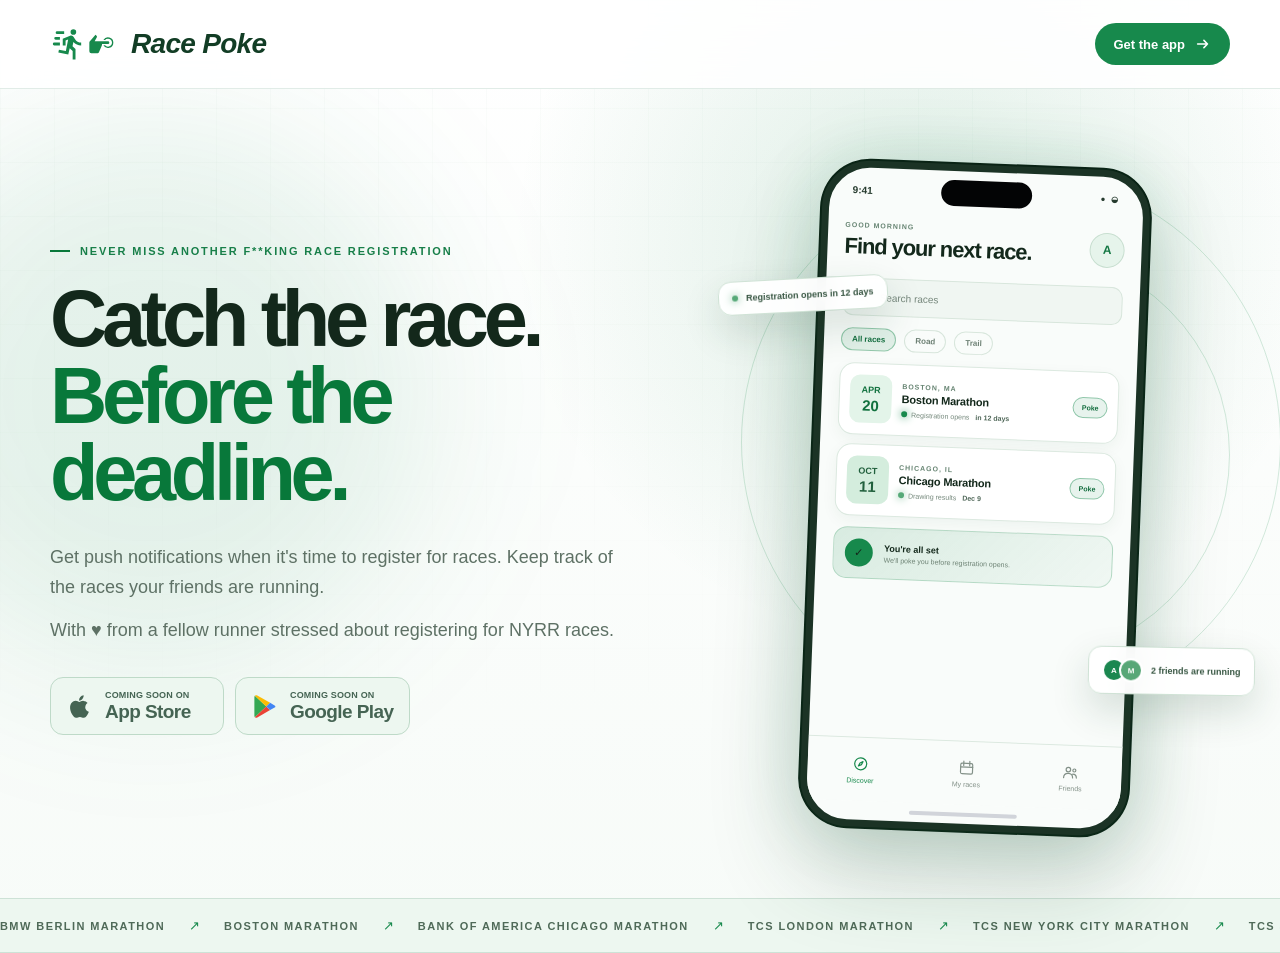
==== index.html @ a5b29163 "feat: build Race Poke landing page" ====
<!doctype html>
<html lang="en">
  <head>
    <meta charset="utf-8">
    <meta name="viewport" content="width=device-width, initial-scale=1">
    <meta name="theme-color" content="#ffffff">
    <title>Race Poke — Never miss a race deadline</title>
    <meta name="description" content="Get push notifications when it's time to register for races and keep track of the races your friends are running. With ♥ from a fellow runner stressed about registering for NYRR races.">
    <link rel="canonical" href="https://www.racepoke.com/">
    <link rel="icon" href="/assets/icon.png">
    <link rel="apple-touch-icon" href="/assets/icon.png">
    <meta property="og:title" content="Race Poke — Never miss a race deadline">
    <meta property="og:description" content="Get push notifications when it's time to register for races and keep track of the races your friends are running.">
    <meta property="og:url" content="https://www.racepoke.com/">
    <meta property="og:type" content="website">
    <meta property="og:image" content="https://www.racepoke.com/assets/race-poke-og.png">
    <meta name="twitter:card" content="summary_large_image">
    <link rel="stylesheet" href="/styles.css">
    <script src="/site.js" defer></script>
  </head>
  <body>
    <header class="site-header">
      <div class="shell header-inner">
        <a class="brand" href="/" aria-label="Race Poke home">
          <span class="brand-icons" aria-hidden="true">
            <svg viewBox="0 0 24 24"><path d="M16.5 5.5a2 2 0 1 0 0-4 2 2 0 0 0 0 4Zm-3.6 13.9 1-4.4 2.1 2v6h2v-7.5l-2.1-2 .6-3c1.39 1.59 3.39 2.5 5.5 2.5v-2c-1.76.03-3.4-.89-4.3-2.4l-1-1.6A2.1 2.1 0 0 0 15 6c-.3 0-.5.1-.8.1L9 8.3V13h2V9.6l1.8-.7-1.6 8.1-4.9-1-.4 2 7 1.4ZM4 9a1 1 0 1 1 0-2h3v2H4Zm1-4a1 1 0 1 1 0-2h5v2H5Zm-2 8a1 1 0 1 1 0-2h4v2H3Z"/></svg>
            <svg class="brand-tap" viewBox="0 0 24 24"><path d="M10 9a1 1 0 0 1 2 0v4.47l1.21.13 4.94 2.19c.53.24.85.77.85 1.35v4.36A1.54 1.54 0 0 1 17.5 23H11c-.38 0-.74-.15-1-.43l-4.9-4.2.74-.77c.19-.21.46-.32.74-.32h.22L10 19V9Zm1-4a4 4 0 0 1 2 7.46v-1.22A3 3 0 1 0 9 11.24v1.22A4 4 0 0 1 11 5Z"/></svg>
          </span>
          <span>Race Poke</span>
        </a>
        <a class="header-cta" href="#download">
          Get the app
          <svg aria-hidden="true" viewBox="0 0 20 20"><path d="M4 10h11M11 6l4 4-4 4"/></svg>
        </a>
      </div>
    </header>

    <main>
      <section class="hero">
        <div class="hero-grid" aria-hidden="true"></div>
        <div class="hero-glow" aria-hidden="true"></div>
        <div class="shell hero-inner">
          <div class="hero-copy">
            <p class="eyebrow"><span></span>Never miss another f**king race registration</p>
            <h1>Catch the race.<br><em>Before the deadline.</em></h1>
            <p class="hero-lede">
              Get push notifications when it's time to register for races.
              Keep track of the races your friends are running.
              <span class="runner-note">With ♥ from a fellow runner stressed about registering for NYRR races.</span>
            </p>
            <div class="store-buttons" id="download">
              <span class="store-button store-button-disabled" aria-label="App Store coming soon">
                <svg aria-hidden="true" viewBox="0 0 24 24"><path fill="currentColor" d="M17.1 12.6c0-2.4 2-3.6 2.1-3.7a4.6 4.6 0 0 0-3.6-1.9c-1.5-.2-3 .9-3.7.9-.8 0-2-1-3.2-1-1.7 0-3.3 1-4.2 2.5-1.8 3.1-.5 7.7 1.3 10.2.9 1.2 1.9 2.6 3.2 2.5 1.3-.1 1.8-.8 3.4-.8 1.5 0 2 .8 3.4.8s2.3-1.2 3.1-2.5c1-1.4 1.4-2.8 1.4-2.9-.1 0-3.2-1.2-3.2-4.1ZM14.6 5.4A4.4 4.4 0 0 0 15.7 2a4.7 4.7 0 0 0-3 1.6 4.1 4.1 0 0 0-1.1 3.2 3.9 3.9 0 0 0 3-1.4Z"/></svg>
                <span><small>Coming soon on</small><strong>App Store</strong></span>
              </span>
              <span class="store-button store-button-disabled" aria-label="Google Play coming soon">
                <svg aria-hidden="true" viewBox="0 0 24 24">
                  <path fill="#34A853" d="m3.4 2.4 10.2 9.5-10.2 9.7c-.3-.4-.4-.9-.4-1.5V3.9c0-.6.1-1.1.4-1.5Z"/>
                  <path fill="#FBBC04" d="m17 8.7-3.4 3.2L3.4 2.4c.5-.6 1.3-.6 2.2-.1L17 8.7Z"/>
                  <path fill="#EA4335" d="M17 15.2 5.6 21.7c-.9.5-1.7.4-2.2-.1l10.2-9.7 3.4 3.3Z"/>
                  <path fill="#4285F4" d="M21 11c.9.5.9 1.4 0 1.9l-4 2.3-3.4-3.3L17 8.7l4 2.3Z"/>
                </svg>
                <span><small>Coming soon on</small><strong>Google Play</strong></span>
              </span>
            </div>
          </div>

          <div class="phone-stage" aria-label="Preview of the Race Poke app">
            <div class="orbit orbit-one"></div><div class="orbit orbit-two"></div>
            <div class="floating-note note-deadline"><span class="note-dot coral"></span>Registration opens in 12 days</div>
            <div class="floating-note note-friend"><span class="avatar-stack" aria-hidden="true"><i>A</i><i>M</i></span>2 friends are running</div>
            <div class="phone">
              <div class="phone-top"><span>9:41</span><span class="phone-island"></span><span class="phone-status">● ◒</span></div>
              <div class="phone-screen">
                <div class="app-heading"><div><p>GOOD MORNING</p><h2>Find your next race.</h2></div><span class="app-avatar">A</span></div>
                <div class="app-search"><svg aria-hidden="true" viewBox="0 0 24 24"><circle cx="11" cy="11" r="6"/><path d="m16 16 4 4"/></svg>Search races</div>
                <div class="app-filter-row"><span class="active">All races</span><span>Road</span><span>Trail</span></div>
                <div class="race-list">
                  <article class="race-card">
                    <div class="race-date blue"><strong>APR</strong><span>20</span></div>
                    <div class="race-copy"><p>BOSTON, MA</p><h3>Boston Marathon</h3><div><span class="status-dot blue"></span>Registration opens<strong>in 12 days</strong></div></div>
                    <button type="button" tabindex="-1" aria-hidden="true">Poke</button>
                  </article>
                  <article class="race-card">
                    <div class="race-date coral"><strong>OCT</strong><span>11</span></div>
                    <div class="race-copy"><p>CHICAGO, IL</p><h3>Chicago Marathon</h3><div><span class="status-dot coral"></span>Drawing results<strong>Dec 9</strong></div></div>
                    <button type="button" tabindex="-1" aria-hidden="true">Poke</button>
                  </article>
                </div>
                <div class="app-callout"><span>✓</span><div><strong>You're all set</strong><p>We'll poke you before registration opens.</p></div></div>
              </div>
              <div class="phone-nav">
                <span class="selected"><svg aria-hidden="true" viewBox="0 0 24 24"><circle cx="12" cy="12" r="8"/><path d="m15 9-2 4-4 2 2-4 4-2Z"/></svg>Discover</span>
                <span><svg aria-hidden="true" viewBox="0 0 24 24"><rect x="4" y="6" width="16" height="14" rx="2"/><path d="M8 3v6M16 3v6M4 11h16"/></svg>My races</span>
                <span><svg aria-hidden="true" viewBox="0 0 24 24"><circle cx="9" cy="9" r="3"/><circle cx="17" cy="10" r="2"/><path d="M3 20c0-4 2-6 6-6s6 2 6 6M15 15c3 0 5 1.7 5 5"/></svg>Friends</span>
              </div>
              <div class="home-indicator"></div>
            </div>
          </div>
        </div>
        <div class="race-ticker" aria-label="Races available in Race Poke"><div class="race-ticker-track"></div></div>
      </section>
    </main>
  </body>
</html>
---- styles.css ----
:root {
  --ink: #13281b;
  --muted: #66786c;
  --dim: #87968d;
  --night: #f7fbf8;
  --panel: #ffffff;
  --line: rgba(11, 103, 56, 0.14);
  --blue: #17894c;
  --blue-bright: #08783a;
  --coral: #56a978;
  --sans: -apple-system, BlinkMacSystemFont, "Segoe UI", Roboto, Helvetica,
    Arial, sans-serif;
}

* {
  box-sizing: border-box;
}

html {
  scroll-behavior: smooth;
  scroll-padding-top: 5rem;
}

body {
  margin: 0;
  background: var(--night);
  color: var(--ink);
  font-family: var(--sans);
  -webkit-font-smoothing: antialiased;
}

a {
  color: inherit;
  text-decoration: none;
}

button {
  font: inherit;
}

svg {
  display: block;
}

.shell {
  width: min(1180px, calc(100% - 48px));
  margin-inline: auto;
}

.site-header {
  position: fixed;
  z-index: 100;
  top: 0;
  right: 0;
  left: 0;
  border-bottom: 1px solid rgba(11, 103, 56, 0.12);
  background: rgba(255, 255, 255, 0.86);
  backdrop-filter: blur(18px);
}

.header-inner {
  display: flex;
  min-height: 88px;
  align-items: center;
  justify-content: space-between;
}

.brand {
  display: inline-flex;
  align-items: center;
  gap: 11px;
  color: #123d25;
  font-size: 28px;
  font-style: italic;
  font-weight: 800;
  letter-spacing: -0.025em;
}

.brand-icons {
  display: inline-flex;
  align-items: center;
  gap: 4px;
  color: #17894c;
}

.brand-icons svg {
  width: 34px;
  height: 34px;
  fill: currentColor;
}

.brand-icons .brand-tap {
  width: 32px;
  height: 32px;
  transform: rotate(90deg);
}

.header-cta {
  display: inline-flex;
  min-height: 42px;
  align-items: center;
  gap: 9px;
  border-radius: 999px;
  background: #17894c;
  color: white;
  padding: 0 18px;
  font-size: 13px;
  font-weight: 800;
  transition: transform 160ms ease, background 160ms ease;
}

.header-cta:hover {
  transform: translateY(-1px);
  background: #0f703d;
}

.header-cta svg {
  width: 18px;
  fill: none;
  stroke: currentColor;
  stroke-linecap: round;
  stroke-linejoin: round;
  stroke-width: 1.7;
}

.hero {
  position: relative;
  overflow: hidden;
  padding-top: 88px;
  background:
    radial-gradient(circle at 72% 25%, rgba(23, 137, 76, 0.14), transparent 35%),
    linear-gradient(180deg, #ffffff 0%, #f7fbf8 100%);
}

.hero-grid {
  position: absolute;
  inset: 0;
  opacity: 0.28;
  background-image:
    linear-gradient(rgba(11, 103, 56, 0.08) 1px, transparent 1px),
    linear-gradient(90deg, rgba(11, 103, 56, 0.08) 1px, transparent 1px);
  background-size: 54px 54px;
  mask-image: linear-gradient(to bottom, black, transparent 88%);
}

.hero-glow {
  position: absolute;
  top: 12%;
  left: -10%;
  width: 560px;
  height: 560px;
  border-radius: 50%;
  background: rgba(23, 137, 76, 0.1);
  filter: blur(80px);
}

.hero-inner {
  position: relative;
  display: grid;
  min-height: 810px;
  align-items: center;
  grid-template-columns: minmax(0, 1fr) minmax(440px, 0.85fr);
  gap: 70px;
  padding-block: 76px 82px;
}

.eyebrow {
  display: flex;
  align-items: center;
  gap: 10px;
  margin: 0;
  color: #187f49;
  font-size: 11px;
  font-weight: 800;
  letter-spacing: 0.17em;
  text-transform: uppercase;
}

.eyebrow > span {
  width: 20px;
  height: 2px;
  background: var(--blue-bright);
}

.hero h1 {
  max-width: 700px;
  margin: 24px 0 0;
  font-size: clamp(56px, 6.2vw, 91px);
  font-weight: 800;
  letter-spacing: -0.067em;
  line-height: 0.97;
}

.hero h1 em {
  color: var(--blue-bright);
  font-style: normal;
}

.hero-lede {
  max-width: 580px;
  margin: 30px 0 0;
  color: #5e7165;
  font-size: 18px;
  line-height: 1.7;
}

.runner-note {
  display: block;
  margin-top: 12px;
}

.store-buttons {
  display: flex;
  flex-wrap: wrap;
  gap: 11px;
  margin-top: 32px;
}

.store-button {
  display: inline-flex;
  min-width: 174px;
  min-height: 58px;
  align-items: center;
  gap: 12px;
  border: 1px solid #126d3e;
  border-radius: 13px;
  background: #123d25;
  color: #ffffff;
  padding: 8px 15px;
  box-shadow: 0 12px 30px rgba(18, 61, 37, 0.18);
  transition: transform 160ms ease, box-shadow 160ms ease;
}

a.store-button:hover {
  transform: translateY(-2px);
  box-shadow: 0 16px 34px rgba(18, 61, 37, 0.25);
}

.store-button svg {
  width: 27px;
  height: 27px;
}

.store-button small,
.store-button strong {
  display: block;
}

.store-button small {
  margin-bottom: 2px;
  font-size: 9px;
  font-weight: 650;
  letter-spacing: 0.02em;
  line-height: 1;
  text-transform: uppercase;
}

.store-button strong {
  font-size: 19px;
  letter-spacing: -0.03em;
  line-height: 1.05;
}

.store-button-disabled {
  border-color: #bedac8;
  background: #edf7f0;
  color: #456453;
  box-shadow: none;
}

.phone-stage {
  position: relative;
  min-height: 650px;
}

.orbit {
  position: absolute;
  border: 1px solid rgba(23, 137, 76, 0.18);
  border-radius: 50%;
}

.orbit-one {
  top: 1%;
  right: -10%;
  width: 540px;
  height: 540px;
}

.orbit-two {
  top: 13%;
  right: 0;
  width: 410px;
  height: 410px;
}

.phone {
  position: absolute;
  z-index: 2;
  top: 0;
  left: 50%;
  width: 328px;
  height: 666px;
  overflow: hidden;
  transform: translateX(-50%) rotate(2.2deg);
  border: 7px solid #1b3325;
  border-radius: 48px;
  background: #f9fcfa;
  box-shadow:
    0 42px 90px rgba(26, 72, 44, 0.24),
    0 0 0 2px #0a2315,
    0 0 70px rgba(23, 137, 76, 0.14);
}

.phone-top {
  position: relative;
  display: flex;
  height: 45px;
  align-items: center;
  justify-content: space-between;
  padding: 0 23px;
  color: #263b2e;
  font-size: 10px;
  font-weight: 700;
}

.phone-island {
  position: absolute;
  top: 9px;
  left: 50%;
  width: 91px;
  height: 26px;
  transform: translateX(-50%);
  border-radius: 999px;
  background: #030405;
}

.phone-status {
  font-size: 8px;
  letter-spacing: 2px;
}

.phone-screen {
  padding: 9px 17px 0;
}

.app-heading {
  display: flex;
  align-items: center;
  justify-content: space-between;
}

.app-heading p,
.race-copy > p {
  margin: 0;
  color: #668472;
  font-size: 7px;
  font-weight: 800;
  letter-spacing: 0.14em;
}

.app-heading h2 {
  margin: 5px 0 0;
  font-size: 22px;
  letter-spacing: -0.05em;
}

.app-avatar {
  display: grid;
  width: 35px;
  height: 35px;
  place-items: center;
  border: 1px solid #c8dfd0;
  border-radius: 50%;
  background: #e6f4eb;
  color: #157844;
  font-size: 12px;
  font-weight: 800;
}

.app-search {
  display: flex;
  height: 38px;
  align-items: center;
  gap: 9px;
  margin-top: 18px;
  border: 1px solid #d8e6dc;
  border-radius: 11px;
  background: #f0f6f2;
  color: #75867b;
  padding: 0 12px;
  font-size: 10px;
}

.app-search svg {
  width: 15px;
  fill: none;
  stroke: currentColor;
  stroke-linecap: round;
  stroke-width: 1.8;
}

.app-filter-row {
  display: flex;
  gap: 8px;
  margin: 12px 0;
}

.app-filter-row span {
  border: 1px solid #d8e6dc;
  border-radius: 999px;
  color: #6d8074;
  padding: 6px 10px;
  font-size: 8px;
  font-weight: 700;
}

.app-filter-row .active {
  border-color: rgba(23, 137, 76, 0.4);
  background: rgba(23, 137, 76, 0.1);
  color: #126d3e;
}

.race-list {
  display: grid;
  gap: 9px;
}

.race-card {
  display: grid;
  align-items: center;
  grid-template-columns: 42px minmax(0, 1fr) auto;
  gap: 10px;
  border: 1px solid #dce9e0;
  border-radius: 15px;
  background: #ffffff;
  padding: 11px 10px;
  box-shadow: 0 5px 15px rgba(25, 73, 43, 0.05);
}

.race-date {
  display: grid;
  width: 42px;
  height: 48px;
  place-content: center;
  border-radius: 10px;
  text-align: center;
}

.race-date.blue {
  background: #e3f4e9;
  color: #11713e;
}

.race-date.coral {
  background: #d4eddd;
  color: #205f3c;
}

.race-date strong {
  font-size: 9px;
}

.race-date span {
  margin-top: 2px;
  font-size: 15px;
  font-weight: 850;
}

.race-copy {
  min-width: 0;
}

.race-copy h3 {
  overflow: hidden;
  margin: 3px 0 6px;
  font-size: 11px;
  letter-spacing: -0.02em;
  text-overflow: ellipsis;
  white-space: nowrap;
}

.race-copy div {
  display: flex;
  align-items: center;
  gap: 4px;
  color: #73877a;
  font-size: 7px;
}

.race-copy div strong {
  margin-left: 2px;
  color: #4f6758;
}

.status-dot,
.note-dot {
  width: 6px;
  height: 6px;
  border-radius: 50%;
}

.status-dot.blue,
.note-dot.blue {
  background: var(--blue);
  box-shadow: 0 0 8px var(--blue);
}

.status-dot.coral,
.note-dot.coral {
  background: var(--coral);
  box-shadow: 0 0 8px var(--coral);
}

.race-card button {
  border: 1px solid rgba(23, 137, 76, 0.42);
  border-radius: 999px;
  background: rgba(23, 137, 76, 0.1);
  color: #126d3e;
  padding: 6px 8px;
  font-size: 7px;
  font-weight: 800;
}

.app-callout {
  display: flex;
  align-items: center;
  gap: 11px;
  margin-top: 11px;
  border: 1px solid rgba(23, 137, 76, 0.22);
  border-radius: 14px;
  background: linear-gradient(135deg, rgba(23, 137, 76, 0.14), rgba(23, 137, 76, 0.04));
  padding: 11px;
}

.app-callout > span {
  display: grid;
  width: 28px;
  height: 28px;
  place-items: center;
  border-radius: 50%;
  background: var(--blue);
  font-size: 11px;
}

.app-callout strong {
  display: block;
  font-size: 9px;
}

.app-callout p {
  margin: 3px 0 0;
  color: #6d8274;
  font-size: 7px;
}

.phone-nav {
  position: absolute;
  right: 0;
  bottom: 19px;
  left: 0;
  display: flex;
  height: 64px;
  align-items: center;
  justify-content: space-around;
  border-top: 1px solid #dce9e0;
  background: #f9fcfa;
}

.phone-nav span {
  display: grid;
  justify-items: center;
  gap: 4px;
  color: #839188;
  font-size: 7px;
}

.phone-nav .selected {
  color: #17894c;
}

.phone-nav svg {
  width: 18px;
  fill: none;
  stroke: currentColor;
  stroke-linecap: round;
  stroke-linejoin: round;
  stroke-width: 1.6;
}

.home-indicator {
  position: absolute;
  bottom: 7px;
  left: 50%;
  width: 108px;
  height: 4px;
  transform: translateX(-50%);
  border-radius: 999px;
  background: #d1d4da;
}

.floating-note {
  position: absolute;
  z-index: 4;
  display: flex;
  align-items: center;
  gap: 8px;
  border: 1px solid #cfe2d5;
  border-radius: 13px;
  background: rgba(255, 255, 255, 0.94);
  padding: 11px 13px;
  box-shadow: 0 16px 38px rgba(24, 68, 41, 0.16);
  backdrop-filter: blur(12px);
  color: #365541;
  font-size: 9px;
  font-weight: 700;
}

.note-deadline {
  top: 113px;
  left: -2px;
  transform: rotate(-3deg);
}

.note-friend {
  right: -25px;
  bottom: 120px;
  transform: rotate(1deg);
}

.avatar-stack {
  display: flex;
}

.avatar-stack i {
  display: grid;
  width: 24px;
  height: 24px;
  place-items: center;
  border: 2px solid #ffffff;
  border-radius: 50%;
  background: #1b8750;
  color: #ffffff;
  font-size: 8px;
  font-style: normal;
}

.avatar-stack i + i {
  margin-left: -7px;
  background: #58a777;
}

.race-ticker {
  position: relative;
  overflow: hidden;
  border-block: 1px solid var(--line);
  background: #edf7f0;
  white-space: nowrap;
}

.race-ticker-track {
  display: flex;
  width: max-content;
  align-items: center;
  gap: 24px;
  padding: 19px 0;
  animation: ticker 140s linear infinite;
}

.ticker-item {
  display: inline-flex;
  align-items: center;
  gap: 24px;
}

.ticker-item > span {
  color: #4f6a58;
  font-size: 11px;
  font-weight: 750;
  letter-spacing: 0.13em;
  text-transform: uppercase;
}

.ticker-item > i {
  color: var(--blue);
  font-size: 13px;
  font-style: normal;
}

@keyframes ticker {
  to { transform: translateX(-50%); }
}

@media (max-width: 1000px) {
  .hero-inner {
    min-height: auto;
    grid-template-columns: 1fr;
    padding-top: 105px;
    text-align: center;
  }

  .hero-copy {
    display: flex;
    align-items: center;
    flex-direction: column;
  }

  .phone-stage {
    width: min(520px, 100%);
    min-height: 680px;
    margin-inline: auto;
  }

}

@media (max-width: 720px) {
  .shell {
    width: min(100% - 30px, 1180px);
  }

  .header-cta {
    min-height: 38px;
    padding-inline: 14px;
  }

  .hero-inner {
    gap: 44px;
    padding-block: 86px 42px;
  }

  .hero h1 {
    font-size: clamp(48px, 14vw, 68px);
  }

  .hero-lede {
    font-size: 16px;
  }

  .phone-stage {
    min-height: 620px;
    transform: scale(0.9);
    transform-origin: top center;
  }

  .note-deadline {
    left: -15px;
  }

  .note-friend {
    right: -15px;
  }

}

@media (max-width: 390px) {
  .brand span {
    font-size: 23px;
  }

  .brand {
    gap: 8px;
  }

  .brand-icons svg {
    width: 29px;
    height: 29px;
  }

  .brand-icons .brand-tap {
    width: 27px;
    height: 27px;
  }

  .phone-stage {
    margin-bottom: -60px;
    transform: scale(0.78);
  }

  .store-buttons {
    width: 100%;
  }

  .store-button {
    width: 100%;
  }
}

@media (prefers-reduced-motion: reduce) {
  html {
    scroll-behavior: auto;
  }

  *,
  *::before,
  *::after {
    animation-duration: 0.01ms !important;
    animation-iteration-count: 1 !important;
    scroll-behavior: auto !important;
    transition-duration: 0.01ms !important;
  }
}
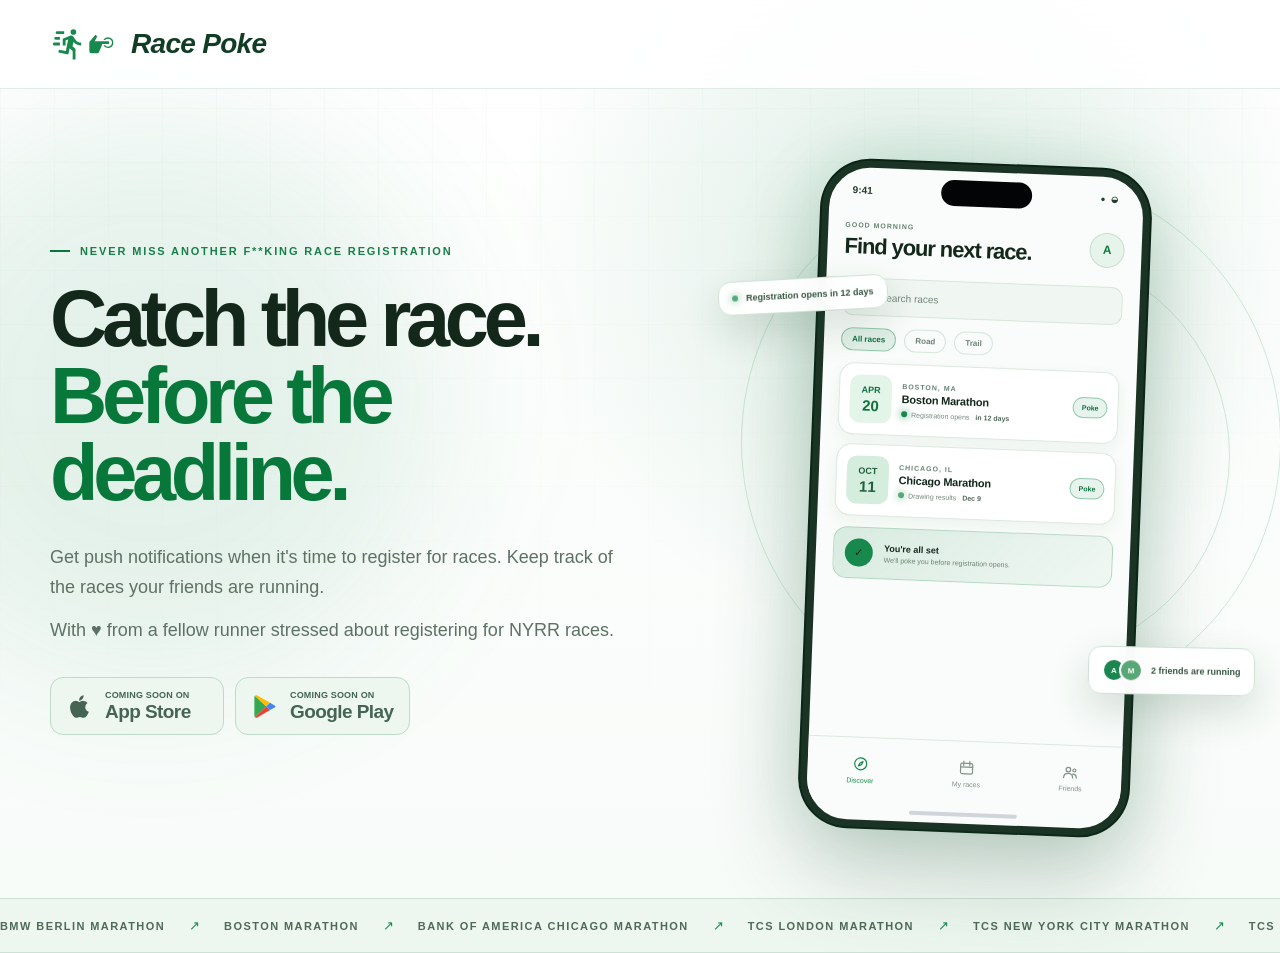
==== commit ae1cda5c: "Remove header app button" ====
--- a/index.html
+++ b/index.html
@@ -27,10 +27,6 @@
             <svg class="brand-tap" viewBox="0 0 24 24"><path d="M10 9a1 1 0 0 1 2 0v4.47l1.21.13 4.94 2.19c.53.24.85.77.85 1.35v4.36A1.54 1.54 0 0 1 17.5 23H11c-.38 0-.74-.15-1-.43l-4.9-4.2.74-.77c.19-.21.46-.32.74-.32h.22L10 19V9Zm1-4a4 4 0 0 1 2 7.46v-1.22A3 3 0 1 0 9 11.24v1.22A4 4 0 0 1 11 5Z"/></svg>
           </span>
           <span>Race Poke</span>
-        </a>
-        <a class="header-cta" href="#download">
-          Get the app
-          <svg aria-hidden="true" viewBox="0 0 20 20"><path d="M4 10h11M11 6l4 4-4 4"/></svg>
         </a>
       </div>
     </header>
--- a/styles.css
+++ b/styles.css
@@ -93,34 +93,6 @@
   width: 32px;
   height: 32px;
   transform: rotate(90deg);
-}
-
-.header-cta {
-  display: inline-flex;
-  min-height: 42px;
-  align-items: center;
-  gap: 9px;
-  border-radius: 999px;
-  background: #17894c;
-  color: white;
-  padding: 0 18px;
-  font-size: 13px;
-  font-weight: 800;
-  transition: transform 160ms ease, background 160ms ease;
-}
-
-.header-cta:hover {
-  transform: translateY(-1px);
-  background: #0f703d;
-}
-
-.header-cta svg {
-  width: 18px;
-  fill: none;
-  stroke: currentColor;
-  stroke-linecap: round;
-  stroke-linejoin: round;
-  stroke-width: 1.7;
 }
 
 .hero {
@@ -717,11 +689,6 @@
     width: min(100% - 30px, 1180px);
   }
 
-  .header-cta {
-    min-height: 38px;
-    padding-inline: 14px;
-  }
-
   .hero-inner {
     gap: 44px;
     padding-block: 86px 42px;
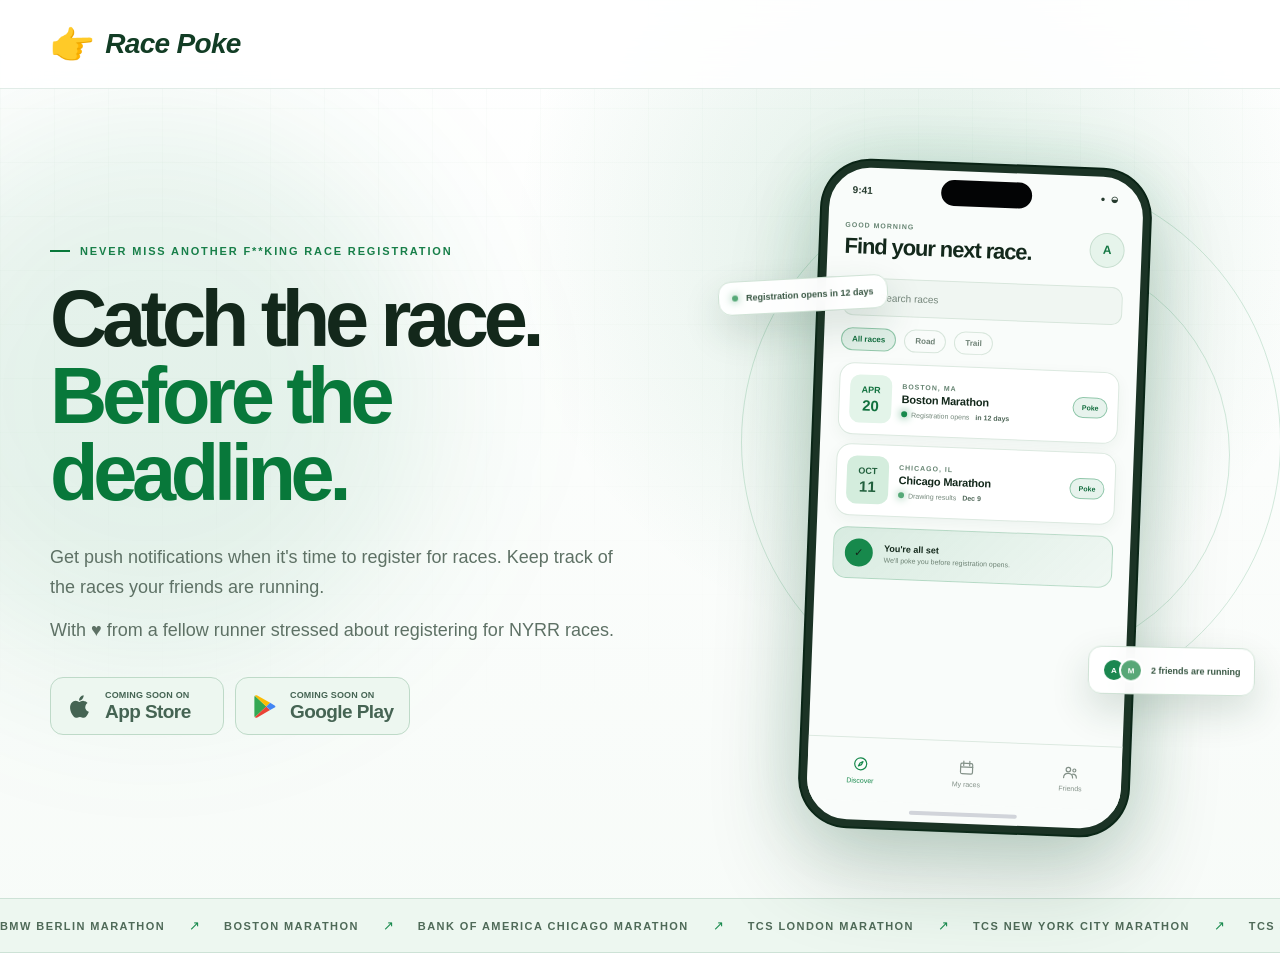
==== commit e7423003: "Use pointing emoji in wordmark" ====
--- a/index.html
+++ b/index.html
@@ -22,11 +22,8 @@
     <header class="site-header">
       <div class="shell header-inner">
         <a class="brand" href="/" aria-label="Race Poke home">
-          <span class="brand-icons" aria-hidden="true">
-            <svg viewBox="0 0 24 24"><path d="M16.5 5.5a2 2 0 1 0 0-4 2 2 0 0 0 0 4Zm-3.6 13.9 1-4.4 2.1 2v6h2v-7.5l-2.1-2 .6-3c1.39 1.59 3.39 2.5 5.5 2.5v-2c-1.76.03-3.4-.89-4.3-2.4l-1-1.6A2.1 2.1 0 0 0 15 6c-.3 0-.5.1-.8.1L9 8.3V13h2V9.6l1.8-.7-1.6 8.1-4.9-1-.4 2 7 1.4ZM4 9a1 1 0 1 1 0-2h3v2H4Zm1-4a1 1 0 1 1 0-2h5v2H5Zm-2 8a1 1 0 1 1 0-2h4v2H3Z"/></svg>
-            <svg class="brand-tap" viewBox="0 0 24 24"><path d="M10 9a1 1 0 0 1 2 0v4.47l1.21.13 4.94 2.19c.53.24.85.77.85 1.35v4.36A1.54 1.54 0 0 1 17.5 23H11c-.38 0-.74-.15-1-.43l-4.9-4.2.74-.77c.19-.21.46-.32.74-.32h.22L10 19V9Zm1-4a4 4 0 0 1 2 7.46v-1.22A3 3 0 1 0 9 11.24v1.22A4 4 0 0 1 11 5Z"/></svg>
-          </span>
-          <span>Race Poke</span>
+          <span class="brand-emoji" aria-hidden="true">👉</span>
+          <span class="brand-name">Race Poke</span>
         </a>
       </div>
     </header>
--- a/styles.css
+++ b/styles.css
@@ -76,23 +76,10 @@
   letter-spacing: -0.025em;
 }
 
-.brand-icons {
-  display: inline-flex;
-  align-items: center;
-  gap: 4px;
-  color: #17894c;
-}
-
-.brand-icons svg {
-  width: 34px;
-  height: 34px;
-  fill: currentColor;
-}
-
-.brand-icons .brand-tap {
-  width: 32px;
-  height: 32px;
-  transform: rotate(90deg);
+.brand-emoji {
+  font-size: 36px;
+  font-style: normal;
+  line-height: 1;
 }
 
 .hero {
@@ -719,7 +706,7 @@
 }
 
 @media (max-width: 390px) {
-  .brand span {
+  .brand-name {
     font-size: 23px;
   }
 
@@ -727,14 +714,8 @@
     gap: 8px;
   }
 
-  .brand-icons svg {
-    width: 29px;
-    height: 29px;
-  }
-
-  .brand-icons .brand-tap {
-    width: 27px;
-    height: 27px;
+  .brand-emoji {
+    font-size: 31px;
   }
 
   .phone-stage {
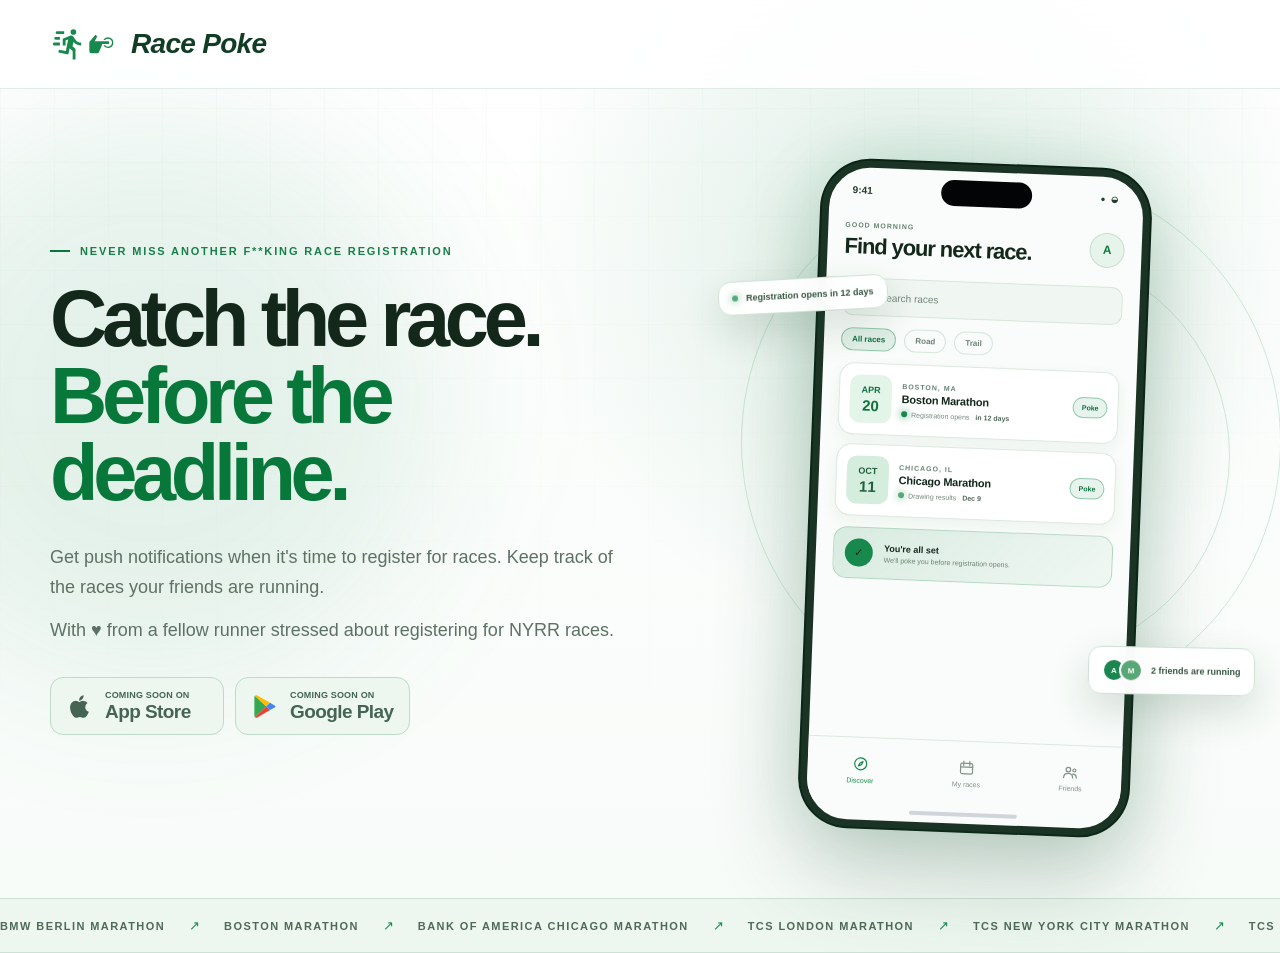
==== commit d375b184: "Use pointing emoji favicon" ====
--- a/index.html
+++ b/index.html
@@ -7,7 +7,7 @@
     <title>Race Poke — Never miss a race deadline</title>
     <meta name="description" content="Get push notifications when it's time to register for races and keep track of the races your friends are running. With ♥ from a fellow runner stressed about registering for NYRR races.">
     <link rel="canonical" href="https://www.racepoke.com/">
-    <link rel="icon" href="/assets/icon.png">
+    <link rel="icon" href="/favicon.svg" type="image/svg+xml">
     <link rel="apple-touch-icon" href="/assets/icon.png">
     <meta property="og:title" content="Race Poke — Never miss a race deadline">
     <meta property="og:description" content="Get push notifications when it's time to register for races and keep track of the races your friends are running.">
@@ -22,8 +22,11 @@
     <header class="site-header">
       <div class="shell header-inner">
         <a class="brand" href="/" aria-label="Race Poke home">
-          <span class="brand-emoji" aria-hidden="true">👉</span>
-          <span class="brand-name">Race Poke</span>
+          <span class="brand-icons" aria-hidden="true">
+            <svg viewBox="0 0 24 24"><path d="M16.5 5.5a2 2 0 1 0 0-4 2 2 0 0 0 0 4Zm-3.6 13.9 1-4.4 2.1 2v6h2v-7.5l-2.1-2 .6-3c1.39 1.59 3.39 2.5 5.5 2.5v-2c-1.76.03-3.4-.89-4.3-2.4l-1-1.6A2.1 2.1 0 0 0 15 6c-.3 0-.5.1-.8.1L9 8.3V13h2V9.6l1.8-.7-1.6 8.1-4.9-1-.4 2 7 1.4ZM4 9a1 1 0 1 1 0-2h3v2H4Zm1-4a1 1 0 1 1 0-2h5v2H5Zm-2 8a1 1 0 1 1 0-2h4v2H3Z"/></svg>
+            <svg class="brand-tap" viewBox="0 0 24 24"><path d="M10 9a1 1 0 0 1 2 0v4.47l1.21.13 4.94 2.19c.53.24.85.77.85 1.35v4.36A1.54 1.54 0 0 1 17.5 23H11c-.38 0-.74-.15-1-.43l-4.9-4.2.74-.77c.19-.21.46-.32.74-.32h.22L10 19V9Zm1-4a4 4 0 0 1 2 7.46v-1.22A3 3 0 1 0 9 11.24v1.22A4 4 0 0 1 11 5Z"/></svg>
+          </span>
+          <span>Race Poke</span>
         </a>
       </div>
     </header>
--- a/styles.css
+++ b/styles.css
@@ -76,10 +76,23 @@
   letter-spacing: -0.025em;
 }
 
-.brand-emoji {
-  font-size: 36px;
-  font-style: normal;
-  line-height: 1;
+.brand-icons {
+  display: inline-flex;
+  align-items: center;
+  gap: 4px;
+  color: #17894c;
+}
+
+.brand-icons svg {
+  width: 34px;
+  height: 34px;
+  fill: currentColor;
+}
+
+.brand-icons .brand-tap {
+  width: 32px;
+  height: 32px;
+  transform: rotate(90deg);
 }
 
 .hero {
@@ -706,7 +719,7 @@
 }
 
 @media (max-width: 390px) {
-  .brand-name {
+  .brand span {
     font-size: 23px;
   }
 
@@ -714,8 +727,14 @@
     gap: 8px;
   }
 
-  .brand-emoji {
-    font-size: 31px;
+  .brand-icons svg {
+    width: 29px;
+    height: 29px;
+  }
+
+  .brand-icons .brand-tap {
+    width: 27px;
+    height: 27px;
   }
 
   .phone-stage {
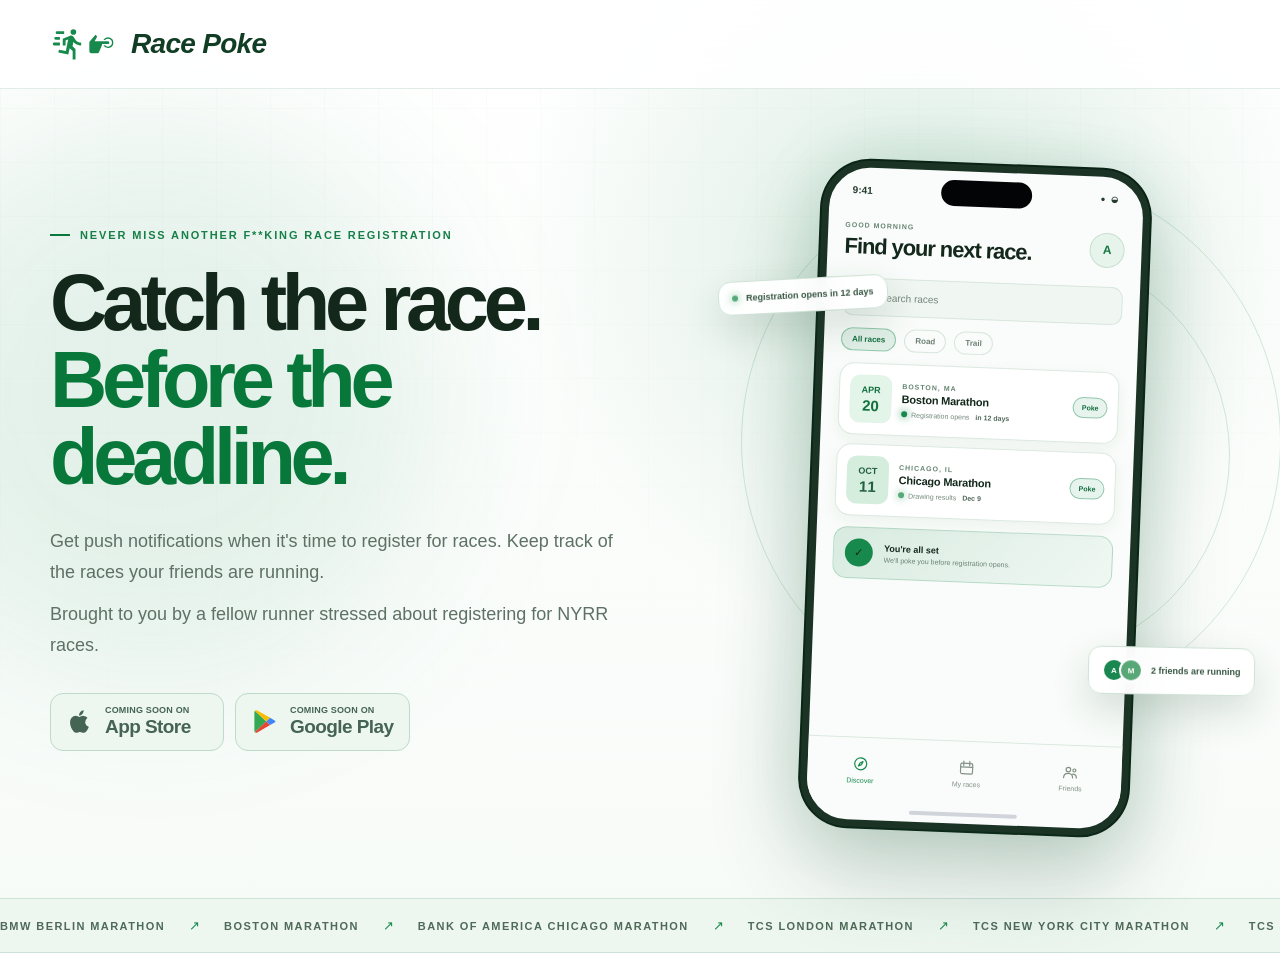
==== commit 2b475eca: "." ====
--- a/index.html
+++ b/index.html
@@ -4,8 +4,8 @@
     <meta charset="utf-8">
     <meta name="viewport" content="width=device-width, initial-scale=1">
     <meta name="theme-color" content="#ffffff">
-    <title>Race Poke — Never miss a race deadline</title>
-    <meta name="description" content="Get push notifications when it's time to register for races and keep track of the races your friends are running. With ♥ from a fellow runner stressed about registering for NYRR races.">
+    <title>You should install my app :)</title>
+    <meta name="description" content="Get push notifications when it's time to register for races and keep track of the races your friends are running. Brought to you by a fellow runner stressed about registering for NYRR races.">
     <link rel="canonical" href="https://www.racepoke.com/">
     <link rel="icon" href="/favicon.svg" type="image/svg+xml">
     <link rel="apple-touch-icon" href="/assets/icon.png">
@@ -42,7 +42,7 @@
             <p class="hero-lede">
               Get push notifications when it's time to register for races.
               Keep track of the races your friends are running.
-              <span class="runner-note">With ♥ from a fellow runner stressed about registering for NYRR races.</span>
+              <span class="runner-note">Brought to you by a fellow runner stressed about registering for NYRR races.</span>
             </p>
             <div class="store-buttons" id="download">
               <span class="store-button store-button-disabled" aria-label="App Store coming soon">
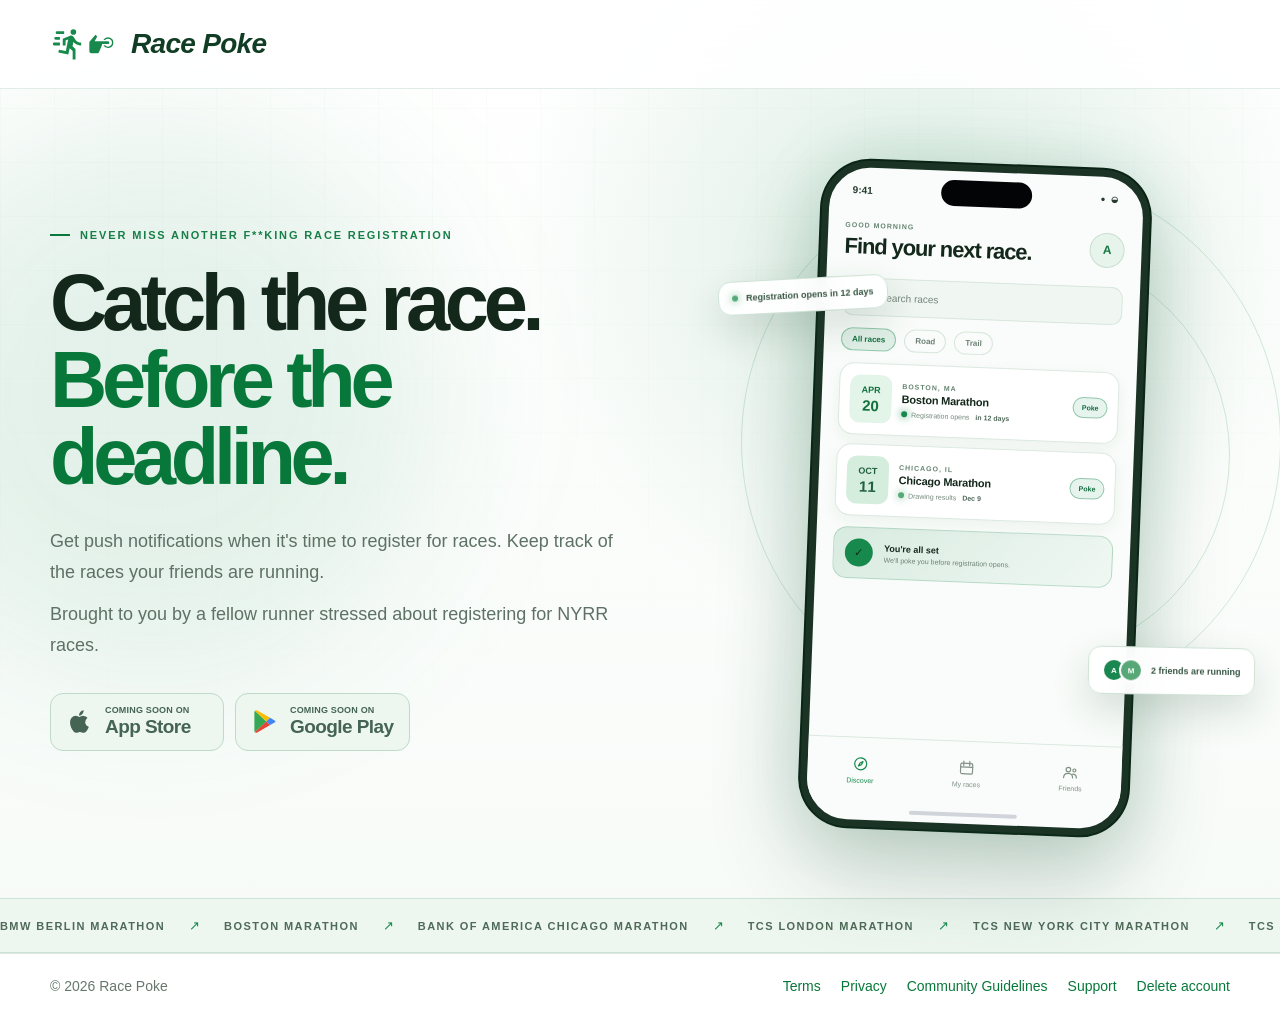
==== commit f17b4847: "feat: expand production landing and legal pages" ====
--- a/index.html
+++ b/index.html
@@ -97,5 +97,17 @@
         <div class="race-ticker" aria-label="Races available in Race Poke"><div class="race-ticker-track"></div></div>
       </section>
     </main>
+    <footer class="site-footer">
+      <div class="shell footer-inner">
+        <span>© 2026 Race Poke</span>
+        <nav aria-label="Legal and support">
+          <a href="/terms">Terms</a>
+          <a href="/privacy">Privacy</a>
+          <a href="/community-guidelines">Community Guidelines</a>
+          <a href="/support">Support</a>
+          <a href="/delete-account">Delete account</a>
+        </nav>
+      </div>
+    </footer>
   </body>
 </html>
--- a/styles.css
+++ b/styles.css
@@ -765,3 +765,106 @@
     transition-duration: 0.01ms !important;
   }
 }
+
+.site-footer {
+  border-top: 1px solid var(--line);
+  background: var(--panel);
+}
+
+.footer-inner {
+  display: flex;
+  align-items: center;
+  justify-content: space-between;
+  gap: 1rem;
+  padding-top: 1.5rem;
+  padding-bottom: 1.5rem;
+  color: var(--muted);
+  font-size: .875rem;
+}
+
+.footer-inner nav {
+  display: flex;
+  flex-wrap: wrap;
+  justify-content: flex-end;
+  gap: .75rem 1.25rem;
+}
+
+.footer-inner a,
+.document a {
+  color: var(--blue-bright);
+  text-decoration-thickness: .08em;
+  text-underline-offset: .2em;
+}
+
+.document {
+  width: min(100% - 2rem, 760px);
+  min-height: calc(100vh - 154px);
+  margin: 0 auto;
+  padding: calc(88px + clamp(2.5rem, 7vw, 5rem)) 0 clamp(2.5rem, 7vw, 5rem);
+}
+
+.document h1 {
+  margin: 0;
+  color: var(--ink);
+  font-size: clamp(2rem, 7vw, 3.5rem);
+  line-height: 1;
+  letter-spacing: -.045em;
+}
+
+.document .effective {
+  margin: .75rem 0 2rem;
+  color: var(--muted);
+  font-size: .875rem;
+}
+
+.document .intro {
+  color: var(--ink);
+  font-size: 1.05rem;
+  line-height: 1.7;
+}
+
+.document section {
+  margin-top: 2rem;
+}
+
+.document h2 {
+  margin: 0 0 .5rem;
+  color: var(--ink);
+  font-size: 1.15rem;
+}
+
+.document p,
+.document li {
+  color: var(--muted);
+  line-height: 1.75;
+}
+
+.document ul,
+.document ol {
+  padding-left: 1.25rem;
+}
+
+.document .primary-link {
+  display: inline-flex;
+  min-height: 48px;
+  align-items: center;
+  justify-content: center;
+  margin-top: 1.25rem;
+  border-radius: 999px;
+  background: var(--blue);
+  padding: .75rem 1.25rem;
+  color: #fff;
+  font-weight: 800;
+  text-decoration: none;
+}
+
+@media (max-width: 680px) {
+  .footer-inner {
+    align-items: flex-start;
+    flex-direction: column;
+  }
+
+  .footer-inner nav {
+    justify-content: flex-start;
+  }
+}
